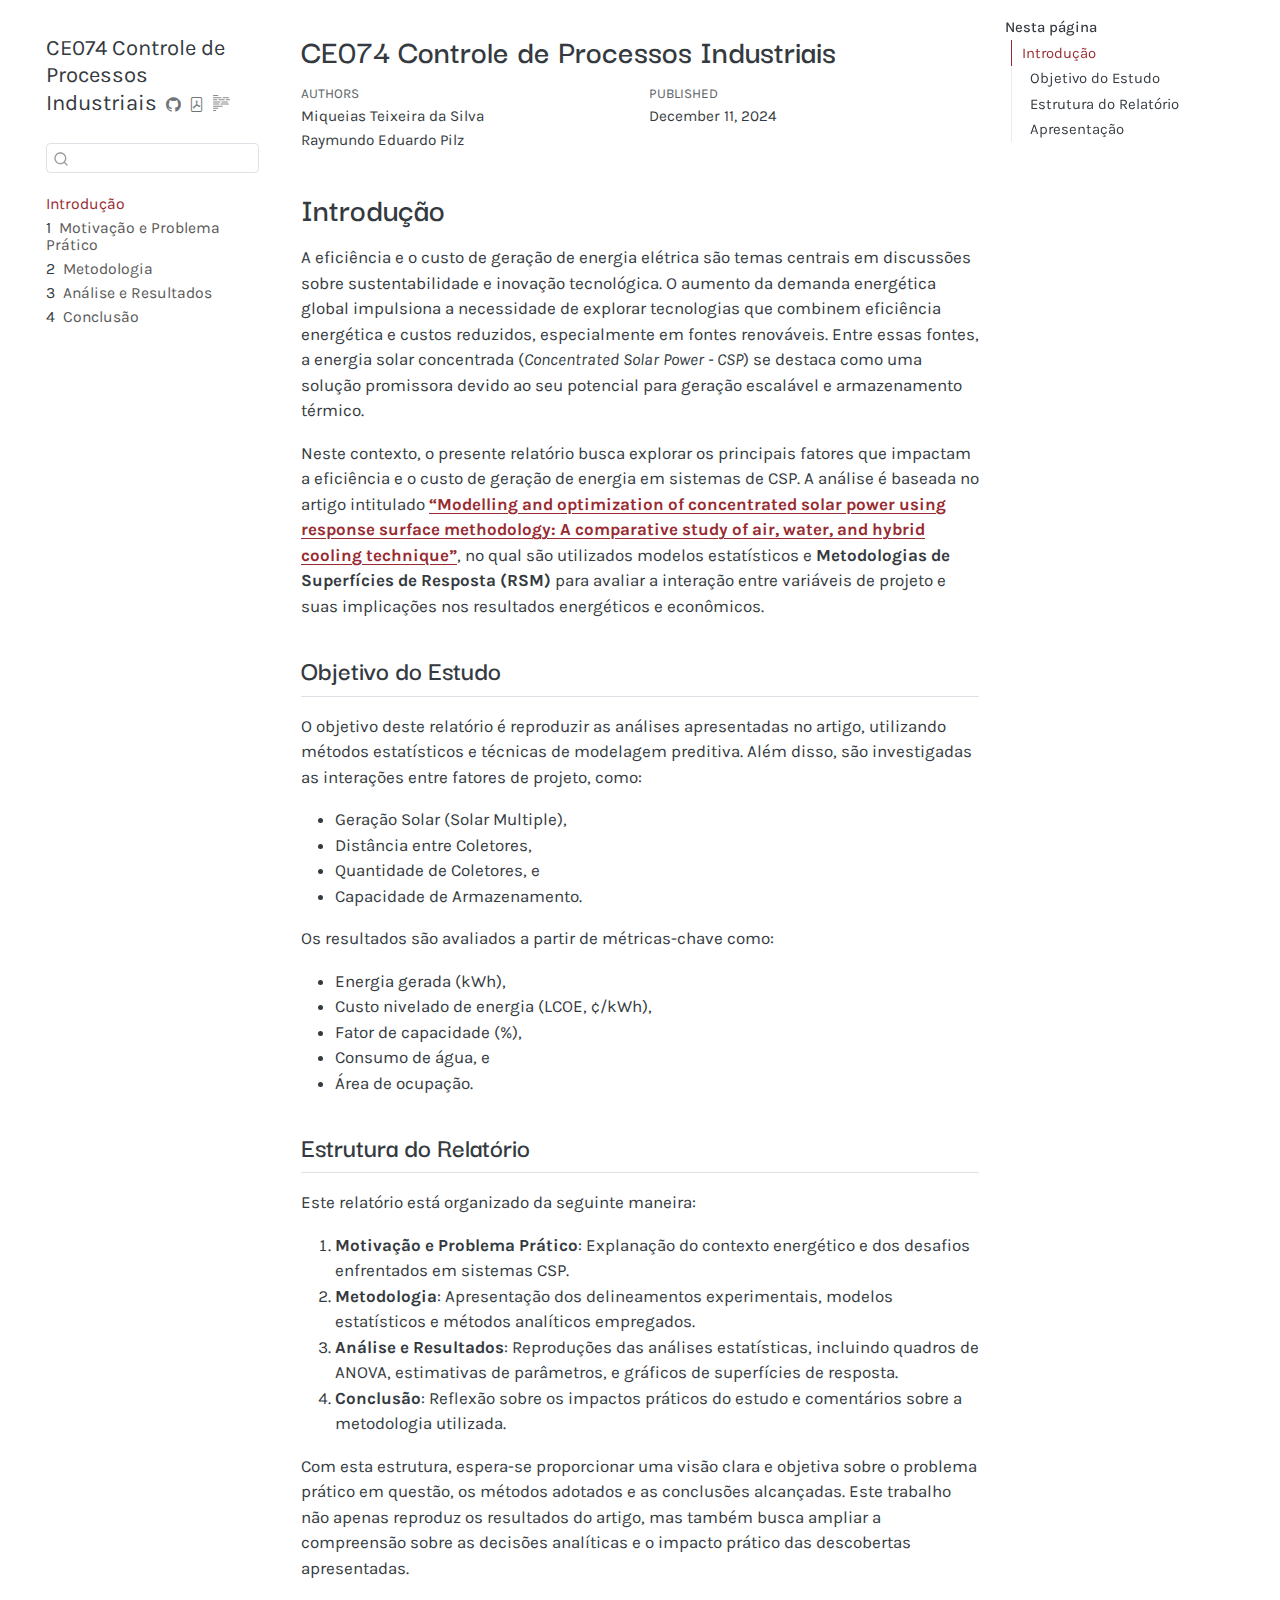
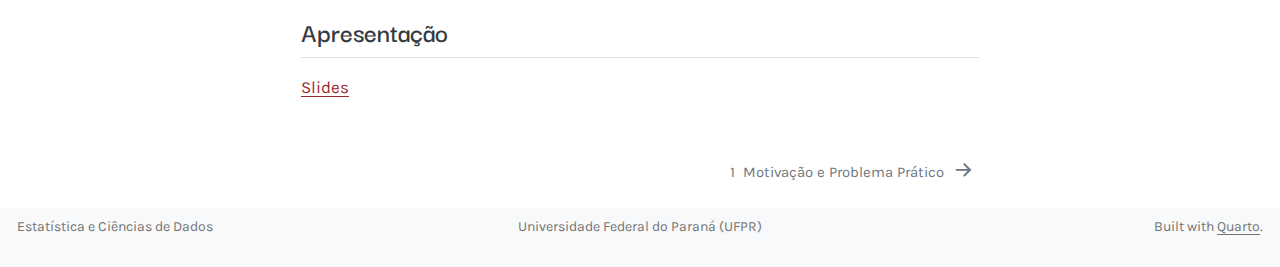
==== docs/index.html @ ce1812f7 "#update-2024.12.11_resolvendo-renderização-pt2" ====
<!DOCTYPE html>
<html xmlns="http://www.w3.org/1999/xhtml" lang="en" xml:lang="en"><head>

<meta charset="utf-8">
<meta name="generator" content="quarto-1.6.39">

<meta name="viewport" content="width=device-width, initial-scale=1.0, user-scalable=yes">

<meta name="author" content="Miqueias Teixeira da Silva">
<meta name="author" content="Raymundo Eduardo Pilz">
<meta name="dcterms.date" content="2024-12-11">

<title>CE074 Controle de Processos Industriais</title>
<style>
code{white-space: pre-wrap;}
span.smallcaps{font-variant: small-caps;}
div.columns{display: flex; gap: min(4vw, 1.5em);}
div.column{flex: auto; overflow-x: auto;}
div.hanging-indent{margin-left: 1.5em; text-indent: -1.5em;}
ul.task-list{list-style: none;}
ul.task-list li input[type="checkbox"] {
  width: 0.8em;
  margin: 0 0.8em 0.2em -1em; /* quarto-specific, see https://github.com/quarto-dev/quarto-cli/issues/4556 */ 
  vertical-align: middle;
}
</style>


<script src="site_libs/quarto-nav/quarto-nav.js"></script>
<script src="site_libs/quarto-nav/headroom.min.js"></script>
<script src="site_libs/clipboard/clipboard.min.js"></script>
<script src="site_libs/quarto-search/autocomplete.umd.js"></script>
<script src="site_libs/quarto-search/fuse.min.js"></script>
<script src="site_libs/quarto-search/quarto-search.js"></script>
<meta name="quarto:offset" content="./">
<link href="./content/1.motivation.html" rel="next">
<link href="./images/logo.jpeg" rel="icon" type="image/jpeg">
<script src="site_libs/quarto-html/quarto.js"></script>
<script src="site_libs/quarto-html/popper.min.js"></script>
<script src="site_libs/quarto-html/tippy.umd.min.js"></script>
<script src="site_libs/quarto-html/anchor.min.js"></script>
<link href="site_libs/quarto-html/tippy.css" rel="stylesheet">
<link href="site_libs/quarto-html/quarto-syntax-highlighting-ff9192afc05e137288b20e4a6f267c29.css" rel="stylesheet" id="quarto-text-highlighting-styles">
<script src="site_libs/bootstrap/bootstrap.min.js"></script>
<link href="site_libs/bootstrap/bootstrap-icons.css" rel="stylesheet">
<link href="site_libs/bootstrap/bootstrap-ac71c73cbaa189950f9f06d180824138.min.css" rel="stylesheet" append-hash="true" id="quarto-bootstrap" data-mode="light">
<script id="quarto-search-options" type="application/json">{
  "location": "sidebar",
  "copy-button": false,
  "collapse-after": 3,
  "panel-placement": "start",
  "type": "textbox",
  "limit": 50,
  "keyboard-shortcut": [
    "f",
    "/",
    "s"
  ],
  "show-item-context": false,
  "language": {
    "search-no-results-text": "No results",
    "search-matching-documents-text": "matching documents",
    "search-copy-link-title": "Copy link to search",
    "search-hide-matches-text": "Hide additional matches",
    "search-more-match-text": "more match in this document",
    "search-more-matches-text": "more matches in this document",
    "search-clear-button-title": "Clear",
    "search-text-placeholder": "",
    "search-detached-cancel-button-title": "Cancel",
    "search-submit-button-title": "Submit",
    "search-label": "Search"
  }
}</script>
<style>html{ scroll-behavior: smooth; }</style>


</head>

<body class="nav-sidebar floating">

<div id="quarto-search-results"></div>
  <header id="quarto-header" class="headroom fixed-top">
  <nav class="quarto-secondary-nav">
    <div class="container-fluid d-flex">
      <button type="button" class="quarto-btn-toggle btn" data-bs-toggle="collapse" role="button" data-bs-target=".quarto-sidebar-collapse-item" aria-controls="quarto-sidebar" aria-expanded="false" aria-label="Toggle sidebar navigation" onclick="if (window.quartoToggleHeadroom) { window.quartoToggleHeadroom(); }">
        <i class="bi bi-layout-text-sidebar-reverse"></i>
      </button>
        <nav class="quarto-page-breadcrumbs" aria-label="breadcrumb"><ol class="breadcrumb"><li class="breadcrumb-item"><a href="./index.html">Introdução</a></li></ol></nav>
        <a class="flex-grow-1" role="navigation" data-bs-toggle="collapse" data-bs-target=".quarto-sidebar-collapse-item" aria-controls="quarto-sidebar" aria-expanded="false" aria-label="Toggle sidebar navigation" onclick="if (window.quartoToggleHeadroom) { window.quartoToggleHeadroom(); }">      
        </a>
      <button type="button" class="btn quarto-search-button" aria-label="Search" onclick="window.quartoOpenSearch();">
        <i class="bi bi-search"></i>
      </button>
    </div>
  </nav>
</header>
<!-- content -->
<div id="quarto-content" class="quarto-container page-columns page-rows-contents page-layout-article">
<!-- sidebar -->
  <nav id="quarto-sidebar" class="sidebar collapse collapse-horizontal quarto-sidebar-collapse-item sidebar-navigation floating overflow-auto">
    <div class="pt-lg-2 mt-2 text-left sidebar-header">
    <div class="sidebar-title mb-0 py-0">
      <a href="./">CE074 Controle de Processos Industriais</a> 
        <div class="sidebar-tools-main tools-wide">
    <a href="https://github.com/raymz1990/CE074-RSMOptimizationProject" title="Source Code" class="quarto-navigation-tool px-1" aria-label="Source Code"><i class="bi bi-github"></i></a>
    <a href="./CE074-Controle-de-Processos-Industriais.pdf" title="Download PDF" class="quarto-navigation-tool px-1" aria-label="Download PDF"><i class="bi bi-file-pdf"></i></a>
  <a href="" class="quarto-reader-toggle quarto-navigation-tool px-1" onclick="window.quartoToggleReader(); return false;" title="Toggle reader mode">
  <div class="quarto-reader-toggle-btn">
  <i class="bi"></i>
  </div>
</a>
</div>
    </div>
      </div>
        <div class="mt-2 flex-shrink-0 align-items-center">
        <div class="sidebar-search">
        <div id="quarto-search" class="" title="Search"></div>
        </div>
        </div>
    <div class="sidebar-menu-container"> 
    <ul class="list-unstyled mt-1">
        <li class="sidebar-item">
  <div class="sidebar-item-container"> 
  <a href="./index.html" class="sidebar-item-text sidebar-link active">
 <span class="menu-text">Introdução</span></a>
  </div>
</li>
        <li class="sidebar-item">
  <div class="sidebar-item-container"> 
  <a href="./content/1.motivation.html" class="sidebar-item-text sidebar-link">
 <span class="menu-text"><span class="chapter-number">1</span>&nbsp; <span class="chapter-title">Motivação e Problema Prático</span></span></a>
  </div>
</li>
        <li class="sidebar-item">
  <div class="sidebar-item-container"> 
  <a href="./content/2.methodology.html" class="sidebar-item-text sidebar-link">
 <span class="menu-text"><span class="chapter-number">2</span>&nbsp; <span class="chapter-title">Metodologia</span></span></a>
  </div>
</li>
        <li class="sidebar-item">
  <div class="sidebar-item-container"> 
  <a href="./content/3.analysis.html" class="sidebar-item-text sidebar-link">
 <span class="menu-text"><span class="chapter-number">3</span>&nbsp; <span class="chapter-title">Análise e Resultados</span></span></a>
  </div>
</li>
        <li class="sidebar-item">
  <div class="sidebar-item-container"> 
  <a href="./content/4.conclusion.html" class="sidebar-item-text sidebar-link">
 <span class="menu-text"><span class="chapter-number">4</span>&nbsp; <span class="chapter-title">Conclusão</span></span></a>
  </div>
</li>
    </ul>
    </div>
</nav>
<div id="quarto-sidebar-glass" class="quarto-sidebar-collapse-item" data-bs-toggle="collapse" data-bs-target=".quarto-sidebar-collapse-item"></div>
<!-- margin-sidebar -->
    <div id="quarto-margin-sidebar" class="sidebar margin-sidebar">
        <nav id="TOC" role="doc-toc" class="toc-active">
    <h2 id="toc-title">Nesta página</h2>
   
  <ul>
  <li><a href="#introdução" id="toc-introdução" class="nav-link active" data-scroll-target="#introdução">Introdução</a>
  <ul class="collapse">
  <li><a href="#objetivo-do-estudo" id="toc-objetivo-do-estudo" class="nav-link" data-scroll-target="#objetivo-do-estudo">Objetivo do Estudo</a></li>
  <li><a href="#estrutura-do-relatório" id="toc-estrutura-do-relatório" class="nav-link" data-scroll-target="#estrutura-do-relatório">Estrutura do Relatório</a></li>
  <li><a href="#apresentação" id="toc-apresentação" class="nav-link" data-scroll-target="#apresentação">Apresentação</a></li>
  </ul></li>
  </ul>
</nav>
    </div>
<!-- main -->
<main class="content" id="quarto-document-content">

<header id="title-block-header" class="quarto-title-block default">
<div class="quarto-title">
<h1 class="title">CE074 Controle de Processos Industriais</h1>
</div>



<div class="quarto-title-meta">

    <div>
    <div class="quarto-title-meta-heading">Authors</div>
    <div class="quarto-title-meta-contents">
             <p>Miqueias Teixeira da Silva </p>
             <p>Raymundo Eduardo Pilz </p>
          </div>
  </div>
    
    <div>
    <div class="quarto-title-meta-heading">Published</div>
    <div class="quarto-title-meta-contents">
      <p class="date">December 11, 2024</p>
    </div>
  </div>
  
    
  </div>
  


</header>


<section id="introdução" class="level1 unnumbered">
<h1 class="unnumbered">Introdução</h1>
<p>A eficiência e o custo de geração de energia elétrica são temas centrais em discussões sobre sustentabilidade e inovação tecnológica. O aumento da demanda energética global impulsiona a necessidade de explorar tecnologias que combinem eficiência energética e custos reduzidos, especialmente em fontes renováveis. Entre essas fontes, a energia solar concentrada (<em>Concentrated Solar Power - CSP</em>) se destaca como uma solução promissora devido ao seu potencial para geração escalável e armazenamento térmico.</p>
<p>Neste contexto, o presente relatório busca explorar os principais fatores que impactam a eficiência e o custo de geração de energia em sistemas de CSP. A análise é baseada no artigo intitulado <a href="[https://doi.org/10.1016/j.enconman.2024.118915"><strong>“Modelling and optimization of concentrated solar power using response surface methodology: A comparative study of air, water, and hybrid cooling technique”</strong></a>, no qual são utilizados modelos estatísticos e <strong>Metodologias de Superfícies de Resposta (RSM)</strong> para avaliar a interação entre variáveis de projeto e suas implicações nos resultados energéticos e econômicos.</p>
<section id="objetivo-do-estudo" class="level2">
<h2 class="anchored" data-anchor-id="objetivo-do-estudo">Objetivo do Estudo</h2>
<p>O objetivo deste relatório é reproduzir as análises apresentadas no artigo, utilizando métodos estatísticos e técnicas de modelagem preditiva. Além disso, são investigadas as interações entre fatores de projeto, como:</p>
<ul>
<li>Geração Solar (Solar Multiple),</li>
<li>Distância entre Coletores,</li>
<li>Quantidade de Coletores, e</li>
<li>Capacidade de Armazenamento.</li>
</ul>
<p>Os resultados são avaliados a partir de métricas-chave como:</p>
<ul>
<li>Energia gerada (kWh),</li>
<li>Custo nivelado de energia (LCOE, ¢/kWh),</li>
<li>Fator de capacidade (%),</li>
<li>Consumo de água, e</li>
<li>Área de ocupação.</li>
</ul>
</section>
<section id="estrutura-do-relatório" class="level2">
<h2 class="anchored" data-anchor-id="estrutura-do-relatório">Estrutura do Relatório</h2>
<p>Este relatório está organizado da seguinte maneira:</p>
<ol type="1">
<li><strong>Motivação e Problema Prático</strong>: Explanação do contexto energético e dos desafios enfrentados em sistemas CSP.</li>
<li><strong>Metodologia</strong>: Apresentação dos delineamentos experimentais, modelos estatísticos e métodos analíticos empregados.</li>
<li><strong>Análise e Resultados</strong>: Reproduções das análises estatísticas, incluindo quadros de ANOVA, estimativas de parâmetros, e gráficos de superfícies de resposta.</li>
<li><strong>Conclusão</strong>: Reflexão sobre os impactos práticos do estudo e comentários sobre a metodologia utilizada.</li>
</ol>
<p>Com esta estrutura, espera-se proporcionar uma visão clara e objetiva sobre o problema prático em questão, os métodos adotados e as conclusões alcançadas. Este trabalho não apenas reproduz os resultados do artigo, mas também busca ampliar a compreensão sobre as decisões analíticas e o impacto prático das descobertas apresentadas.</p>
</section>
<section id="apresentação" class="level2">
<h2 class="anchored" data-anchor-id="apresentação">Apresentação</h2>
<p><a href="./slides/slides.html">Slides</a></p>


</section>
</section>

</main> <!-- /main -->
<script id="quarto-html-after-body" type="application/javascript">
window.document.addEventListener("DOMContentLoaded", function (event) {
  const toggleBodyColorMode = (bsSheetEl) => {
    const mode = bsSheetEl.getAttribute("data-mode");
    const bodyEl = window.document.querySelector("body");
    if (mode === "dark") {
      bodyEl.classList.add("quarto-dark");
      bodyEl.classList.remove("quarto-light");
    } else {
      bodyEl.classList.add("quarto-light");
      bodyEl.classList.remove("quarto-dark");
    }
  }
  const toggleBodyColorPrimary = () => {
    const bsSheetEl = window.document.querySelector("link#quarto-bootstrap");
    if (bsSheetEl) {
      toggleBodyColorMode(bsSheetEl);
    }
  }
  toggleBodyColorPrimary();  
  const icon = "";
  const anchorJS = new window.AnchorJS();
  anchorJS.options = {
    placement: 'right',
    icon: icon
  };
  anchorJS.add('.anchored');
  const isCodeAnnotation = (el) => {
    for (const clz of el.classList) {
      if (clz.startsWith('code-annotation-')) {                     
        return true;
      }
    }
    return false;
  }
  const onCopySuccess = function(e) {
    // button target
    const button = e.trigger;
    // don't keep focus
    button.blur();
    // flash "checked"
    button.classList.add('code-copy-button-checked');
    var currentTitle = button.getAttribute("title");
    button.setAttribute("title", "Copied!");
    let tooltip;
    if (window.bootstrap) {
      button.setAttribute("data-bs-toggle", "tooltip");
      button.setAttribute("data-bs-placement", "left");
      button.setAttribute("data-bs-title", "Copied!");
      tooltip = new bootstrap.Tooltip(button, 
        { trigger: "manual", 
          customClass: "code-copy-button-tooltip",
          offset: [0, -8]});
      tooltip.show();    
    }
    setTimeout(function() {
      if (tooltip) {
        tooltip.hide();
        button.removeAttribute("data-bs-title");
        button.removeAttribute("data-bs-toggle");
        button.removeAttribute("data-bs-placement");
      }
      button.setAttribute("title", currentTitle);
      button.classList.remove('code-copy-button-checked');
    }, 1000);
    // clear code selection
    e.clearSelection();
  }
  const getTextToCopy = function(trigger) {
      const codeEl = trigger.previousElementSibling.cloneNode(true);
      for (const childEl of codeEl.children) {
        if (isCodeAnnotation(childEl)) {
          childEl.remove();
        }
      }
      return codeEl.innerText;
  }
  const clipboard = new window.ClipboardJS('.code-copy-button:not([data-in-quarto-modal])', {
    text: getTextToCopy
  });
  clipboard.on('success', onCopySuccess);
  if (window.document.getElementById('quarto-embedded-source-code-modal')) {
    const clipboardModal = new window.ClipboardJS('.code-copy-button[data-in-quarto-modal]', {
      text: getTextToCopy,
      container: window.document.getElementById('quarto-embedded-source-code-modal')
    });
    clipboardModal.on('success', onCopySuccess);
  }
    var localhostRegex = new RegExp(/^(?:http|https):\/\/localhost\:?[0-9]*\//);
    var mailtoRegex = new RegExp(/^mailto:/);
      var filterRegex = new RegExp('/' + window.location.host + '/');
    var isInternal = (href) => {
        return filterRegex.test(href) || localhostRegex.test(href) || mailtoRegex.test(href);
    }
    // Inspect non-navigation links and adorn them if external
 	var links = window.document.querySelectorAll('a[href]:not(.nav-link):not(.navbar-brand):not(.toc-action):not(.sidebar-link):not(.sidebar-item-toggle):not(.pagination-link):not(.no-external):not([aria-hidden]):not(.dropdown-item):not(.quarto-navigation-tool):not(.about-link)');
    for (var i=0; i<links.length; i++) {
      const link = links[i];
      if (!isInternal(link.href)) {
        // undo the damage that might have been done by quarto-nav.js in the case of
        // links that we want to consider external
        if (link.dataset.originalHref !== undefined) {
          link.href = link.dataset.originalHref;
        }
      }
    }
  function tippyHover(el, contentFn, onTriggerFn, onUntriggerFn) {
    const config = {
      allowHTML: true,
      maxWidth: 500,
      delay: 100,
      arrow: false,
      appendTo: function(el) {
          return el.parentElement;
      },
      interactive: true,
      interactiveBorder: 10,
      theme: 'quarto',
      placement: 'bottom-start',
    };
    if (contentFn) {
      config.content = contentFn;
    }
    if (onTriggerFn) {
      config.onTrigger = onTriggerFn;
    }
    if (onUntriggerFn) {
      config.onUntrigger = onUntriggerFn;
    }
    window.tippy(el, config); 
  }
  const noterefs = window.document.querySelectorAll('a[role="doc-noteref"]');
  for (var i=0; i<noterefs.length; i++) {
    const ref = noterefs[i];
    tippyHover(ref, function() {
      // use id or data attribute instead here
      let href = ref.getAttribute('data-footnote-href') || ref.getAttribute('href');
      try { href = new URL(href).hash; } catch {}
      const id = href.replace(/^#\/?/, "");
      const note = window.document.getElementById(id);
      if (note) {
        return note.innerHTML;
      } else {
        return "";
      }
    });
  }
  const xrefs = window.document.querySelectorAll('a.quarto-xref');
  const processXRef = (id, note) => {
    // Strip column container classes
    const stripColumnClz = (el) => {
      el.classList.remove("page-full", "page-columns");
      if (el.children) {
        for (const child of el.children) {
          stripColumnClz(child);
        }
      }
    }
    stripColumnClz(note)
    if (id === null || id.startsWith('sec-')) {
      // Special case sections, only their first couple elements
      const container = document.createElement("div");
      if (note.children && note.children.length > 2) {
        container.appendChild(note.children[0].cloneNode(true));
        for (let i = 1; i < note.children.length; i++) {
          const child = note.children[i];
          if (child.tagName === "P" && child.innerText === "") {
            continue;
          } else {
            container.appendChild(child.cloneNode(true));
            break;
          }
        }
        if (window.Quarto?.typesetMath) {
          window.Quarto.typesetMath(container);
        }
        return container.innerHTML
      } else {
        if (window.Quarto?.typesetMath) {
          window.Quarto.typesetMath(note);
        }
        return note.innerHTML;
      }
    } else {
      // Remove any anchor links if they are present
      const anchorLink = note.querySelector('a.anchorjs-link');
      if (anchorLink) {
        anchorLink.remove();
      }
      if (window.Quarto?.typesetMath) {
        window.Quarto.typesetMath(note);
      }
      if (note.classList.contains("callout")) {
        return note.outerHTML;
      } else {
        return note.innerHTML;
      }
    }
  }
  for (var i=0; i<xrefs.length; i++) {
    const xref = xrefs[i];
    tippyHover(xref, undefined, function(instance) {
      instance.disable();
      let url = xref.getAttribute('href');
      let hash = undefined; 
      if (url.startsWith('#')) {
        hash = url;
      } else {
        try { hash = new URL(url).hash; } catch {}
      }
      if (hash) {
        const id = hash.replace(/^#\/?/, "");
        const note = window.document.getElementById(id);
        if (note !== null) {
          try {
            const html = processXRef(id, note.cloneNode(true));
            instance.setContent(html);
          } finally {
            instance.enable();
            instance.show();
          }
        } else {
          // See if we can fetch this
          fetch(url.split('#')[0])
          .then(res => res.text())
          .then(html => {
            const parser = new DOMParser();
            const htmlDoc = parser.parseFromString(html, "text/html");
            const note = htmlDoc.getElementById(id);
            if (note !== null) {
              const html = processXRef(id, note);
              instance.setContent(html);
            } 
          }).finally(() => {
            instance.enable();
            instance.show();
          });
        }
      } else {
        // See if we can fetch a full url (with no hash to target)
        // This is a special case and we should probably do some content thinning / targeting
        fetch(url)
        .then(res => res.text())
        .then(html => {
          const parser = new DOMParser();
          const htmlDoc = parser.parseFromString(html, "text/html");
          const note = htmlDoc.querySelector('main.content');
          if (note !== null) {
            // This should only happen for chapter cross references
            // (since there is no id in the URL)
            // remove the first header
            if (note.children.length > 0 && note.children[0].tagName === "HEADER") {
              note.children[0].remove();
            }
            const html = processXRef(null, note);
            instance.setContent(html);
          } 
        }).finally(() => {
          instance.enable();
          instance.show();
        });
      }
    }, function(instance) {
    });
  }
      let selectedAnnoteEl;
      const selectorForAnnotation = ( cell, annotation) => {
        let cellAttr = 'data-code-cell="' + cell + '"';
        let lineAttr = 'data-code-annotation="' +  annotation + '"';
        const selector = 'span[' + cellAttr + '][' + lineAttr + ']';
        return selector;
      }
      const selectCodeLines = (annoteEl) => {
        const doc = window.document;
        const targetCell = annoteEl.getAttribute("data-target-cell");
        const targetAnnotation = annoteEl.getAttribute("data-target-annotation");
        const annoteSpan = window.document.querySelector(selectorForAnnotation(targetCell, targetAnnotation));
        const lines = annoteSpan.getAttribute("data-code-lines").split(",");
        const lineIds = lines.map((line) => {
          return targetCell + "-" + line;
        })
        let top = null;
        let height = null;
        let parent = null;
        if (lineIds.length > 0) {
            //compute the position of the single el (top and bottom and make a div)
            const el = window.document.getElementById(lineIds[0]);
            top = el.offsetTop;
            height = el.offsetHeight;
            parent = el.parentElement.parentElement;
          if (lineIds.length > 1) {
            const lastEl = window.document.getElementById(lineIds[lineIds.length - 1]);
            const bottom = lastEl.offsetTop + lastEl.offsetHeight;
            height = bottom - top;
          }
          if (top !== null && height !== null && parent !== null) {
            // cook up a div (if necessary) and position it 
            let div = window.document.getElementById("code-annotation-line-highlight");
            if (div === null) {
              div = window.document.createElement("div");
              div.setAttribute("id", "code-annotation-line-highlight");
              div.style.position = 'absolute';
              parent.appendChild(div);
            }
            div.style.top = top - 2 + "px";
            div.style.height = height + 4 + "px";
            div.style.left = 0;
            let gutterDiv = window.document.getElementById("code-annotation-line-highlight-gutter");
            if (gutterDiv === null) {
              gutterDiv = window.document.createElement("div");
              gutterDiv.setAttribute("id", "code-annotation-line-highlight-gutter");
              gutterDiv.style.position = 'absolute';
              const codeCell = window.document.getElementById(targetCell);
              const gutter = codeCell.querySelector('.code-annotation-gutter');
              gutter.appendChild(gutterDiv);
            }
            gutterDiv.style.top = top - 2 + "px";
            gutterDiv.style.height = height + 4 + "px";
          }
          selectedAnnoteEl = annoteEl;
        }
      };
      const unselectCodeLines = () => {
        const elementsIds = ["code-annotation-line-highlight", "code-annotation-line-highlight-gutter"];
        elementsIds.forEach((elId) => {
          const div = window.document.getElementById(elId);
          if (div) {
            div.remove();
          }
        });
        selectedAnnoteEl = undefined;
      };
        // Handle positioning of the toggle
    window.addEventListener(
      "resize",
      throttle(() => {
        elRect = undefined;
        if (selectedAnnoteEl) {
          selectCodeLines(selectedAnnoteEl);
        }
      }, 10)
    );
    function throttle(fn, ms) {
    let throttle = false;
    let timer;
      return (...args) => {
        if(!throttle) { // first call gets through
            fn.apply(this, args);
            throttle = true;
        } else { // all the others get throttled
            if(timer) clearTimeout(timer); // cancel #2
            timer = setTimeout(() => {
              fn.apply(this, args);
              timer = throttle = false;
            }, ms);
        }
      };
    }
      // Attach click handler to the DT
      const annoteDls = window.document.querySelectorAll('dt[data-target-cell]');
      for (const annoteDlNode of annoteDls) {
        annoteDlNode.addEventListener('click', (event) => {
          const clickedEl = event.target;
          if (clickedEl !== selectedAnnoteEl) {
            unselectCodeLines();
            const activeEl = window.document.querySelector('dt[data-target-cell].code-annotation-active');
            if (activeEl) {
              activeEl.classList.remove('code-annotation-active');
            }
            selectCodeLines(clickedEl);
            clickedEl.classList.add('code-annotation-active');
          } else {
            // Unselect the line
            unselectCodeLines();
            clickedEl.classList.remove('code-annotation-active');
          }
        });
      }
  const findCites = (el) => {
    const parentEl = el.parentElement;
    if (parentEl) {
      const cites = parentEl.dataset.cites;
      if (cites) {
        return {
          el,
          cites: cites.split(' ')
        };
      } else {
        return findCites(el.parentElement)
      }
    } else {
      return undefined;
    }
  };
  var bibliorefs = window.document.querySelectorAll('a[role="doc-biblioref"]');
  for (var i=0; i<bibliorefs.length; i++) {
    const ref = bibliorefs[i];
    const citeInfo = findCites(ref);
    if (citeInfo) {
      tippyHover(citeInfo.el, function() {
        var popup = window.document.createElement('div');
        citeInfo.cites.forEach(function(cite) {
          var citeDiv = window.document.createElement('div');
          citeDiv.classList.add('hanging-indent');
          citeDiv.classList.add('csl-entry');
          var biblioDiv = window.document.getElementById('ref-' + cite);
          if (biblioDiv) {
            citeDiv.innerHTML = biblioDiv.innerHTML;
          }
          popup.appendChild(citeDiv);
        });
        return popup.innerHTML;
      });
    }
  }
});
</script>
<nav class="page-navigation">
  <div class="nav-page nav-page-previous">
  </div>
  <div class="nav-page nav-page-next">
      <a href="./content/1.motivation.html" class="pagination-link" aria-label="Motivação e Problema Prático">
        <span class="nav-page-text"><span class="chapter-number">1</span>&nbsp; <span class="chapter-title">Motivação e Problema Prático</span></span> <i class="bi bi-arrow-right-short"></i>
      </a>
  </div>
</nav>
</div> <!-- /content -->
<footer class="footer">
  <div class="nav-footer">
    <div class="nav-footer-left">
<p>Estatística e Ciências de Dados</p>
</div>   
    <div class="nav-footer-center">
<p>Universidade Federal do Paraná (UFPR)</p>
</div>
    <div class="nav-footer-right">
<p>Built with <a href="https://quarto.org/">Quarto</a>.</p>
</div>
  </div>
</footer>




<script src="site_libs/quarto-html/zenscroll-min.js"></script>
</body></html>
---- docs/site_libs/quarto-html/tippy.css ----
.tippy-box[data-animation=fade][data-state=hidden]{opacity:0}[data-tippy-root]{max-width:calc(100vw - 10px)}.tippy-box{position:relative;background-color:#333;color:#fff;border-radius:4px;font-size:14px;line-height:1.4;white-space:normal;outline:0;transition-property:transform,visibility,opacity}.tippy-box[data-placement^=top]>.tippy-arrow{bottom:0}.tippy-box[data-placement^=top]>.tippy-arrow:before{bottom:-7px;left:0;border-width:8px 8px 0;border-top-color:initial;transform-origin:center top}.tippy-box[data-placement^=bottom]>.tippy-arrow{top:0}.tippy-box[data-placement^=bottom]>.tippy-arrow:before{top:-7px;left:0;border-width:0 8px 8px;border-bottom-color:initial;transform-origin:center bottom}.tippy-box[data-placement^=left]>.tippy-arrow{right:0}.tippy-box[data-placement^=left]>.tippy-arrow:before{border-width:8px 0 8px 8px;border-left-color:initial;right:-7px;transform-origin:center left}.tippy-box[data-placement^=right]>.tippy-arrow{left:0}.tippy-box[data-placement^=right]>.tippy-arrow:before{left:-7px;border-width:8px 8px 8px 0;border-right-color:initial;transform-origin:center right}.tippy-box[data-inertia][data-state=visible]{transition-timing-function:cubic-bezier(.54,1.5,.38,1.11)}.tippy-arrow{width:16px;height:16px;color:#333}.tippy-arrow:before{content:"";position:absolute;border-color:transparent;border-style:solid}.tippy-content{position:relative;padding:5px 9px;z-index:1}
---- docs/site_libs/quarto-html/quarto-syntax-highlighting-ff9192afc05e137288b20e4a6f267c29.css ----
/* quarto syntax highlight colors */
:root {
  --quarto-hl-kw-color: #000000;
  --quarto-hl-fu-color: #644a9b;
  --quarto-hl-va-color: #0057ae;
  --quarto-hl-cf-color: #000000;
  --quarto-hl-op-color: #000000;
  --quarto-hl-bu-color: #644a9b;
  --quarto-hl-ex-color: #0095ff;
  --quarto-hl-pp-color: #006e28;
  --quarto-hl-at-color: #0057ae;
  --quarto-hl-ch-color: #924c9d;
  --quarto-hl-sc-color: #ff5500;
  --quarto-hl-st-color: #bf0303;
  --quarto-hl-vs-color: #bf0303;
  --quarto-hl-ss-color: #ff5500;
  --quarto-hl-im-color: #644a9b;
  --quarto-hl-dt-color: #0057ae;
  --quarto-hl-dv-color: #b08000;
  --quarto-hl-bn-color: #b08000;
  --quarto-hl-fl-color: #b08000;
  --quarto-hl-cn-color: #aa5500;
  --quarto-hl-co-color: #898887;
  --quarto-hl-do-color: #607880;
  --quarto-hl-an-color: #ca60ca;
  --quarto-hl-cv-color: #0095ff;
  --quarto-hl-re-color: #0057ae;
  --quarto-hl-in-color: #b08000;
  --quarto-hl-wa-color: #bf0303;
  --quarto-hl-al-color: #bf0303;
  --quarto-hl-er-color: #bf0303;
}

/* other quarto variables */
:root {
  --quarto-font-monospace: SFMono-Regular, Menlo, Monaco, Consolas, "Liberation Mono", "Courier New", monospace;
}

pre > code.sourceCode > span {
  color: #000000;
  font-style: inherit;
}

code span {
  color: #000000;
  font-style: inherit;
}

code.sourceCode > span {
  color: #000000;
  font-style: inherit;
}

div.sourceCode,
div.sourceCode pre.sourceCode {
  color: #000000;
  font-style: inherit;
}

code span.kw {
  color: #000000;
  font-weight: bold;
}

code span.fu {
  color: #644a9b;
}

code span.va {
  color: #0057ae;
}

code span.cf {
  color: #000000;
  font-weight: bold;
}

code span.op {
  color: #000000;
}

code span.bu {
  color: #644a9b;
}

code span.ex {
  color: #0095ff;
  font-weight: bold;
}

code span.pp {
  color: #006e28;
}

code span.at {
  color: #0057ae;
}

code span.ch {
  color: #924c9d;
}

code span.sc {
  color: #ff5500;
}

code span.st {
  color: #bf0303;
}

code span.vs {
  color: #bf0303;
}

code span.ss {
  color: #ff5500;
}

code span.im {
  color: #644a9b;
}

code span.dt {
  color: #0057ae;
}

code span.dv {
  color: #b08000;
}

code span.bn {
  color: #b08000;
}

code span.fl {
  color: #b08000;
}

code span.cn {
  color: #aa5500;
}

code span.co {
  color: #898887;
}

code span.do {
  color: #607880;
}

code span.an {
  color: #ca60ca;
}

code span.cv {
  color: #0095ff;
}

code span.re {
  color: #0057ae;
  background-color: #e0e9f8;
}

code span.in {
  color: #b08000;
}

code span.wa {
  color: #bf0303;
}

code span.al {
  color: #bf0303;
  background-color: #f7e6e6;
  font-weight: bold;
}

code span.er {
  color: #bf0303;
  text-decoration: underline;
}

.prevent-inlining {
  content: "</";
}

/*# sourceMappingURL=d7bd8968b54d63ae5459a817617a8c7c.css.map */
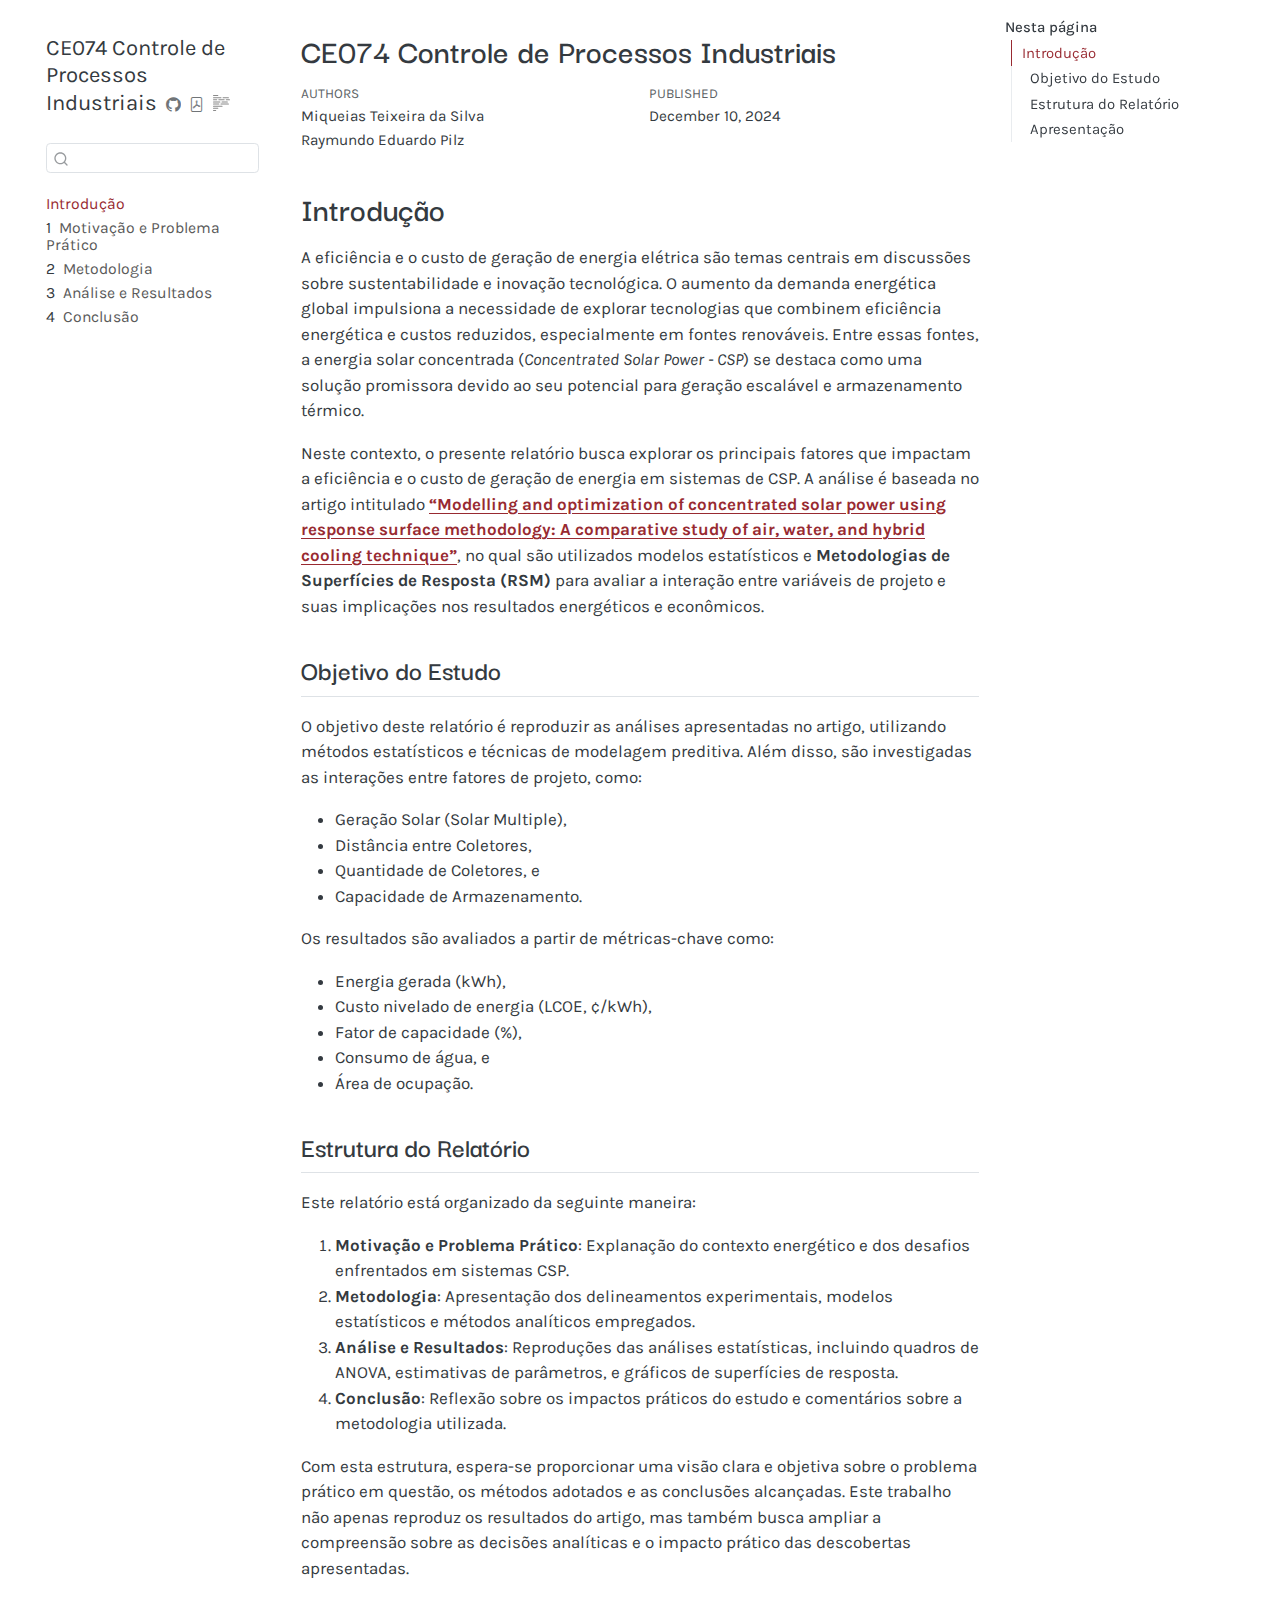
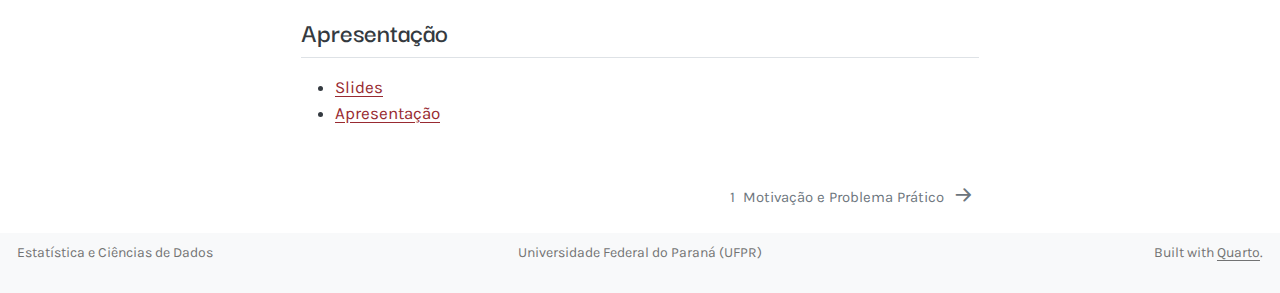
==== commit 2ad1ff4c: "#update-2024.12.12_correção-renderização" ====
--- a/docs/index.html
+++ b/docs/index.html
@@ -8,7 +8,7 @@
 
 <meta name="author" content="Miqueias Teixeira da Silva">
 <meta name="author" content="Raymundo Eduardo Pilz">
-<meta name="dcterms.date" content="2024-12-11">
+<meta name="dcterms.date" content="2024-12-10">
 
 <title>CE074 Controle de Processos Industriais</title>
 <style>
@@ -191,7 +191,7 @@
     <div>
     <div class="quarto-title-meta-heading">Published</div>
     <div class="quarto-title-meta-contents">
-      <p class="date">December 11, 2024</p>
+      <p class="date">December 10, 2024</p>
     </div>
   </div>
   
@@ -238,7 +238,10 @@
 </section>
 <section id="apresentação" class="level2">
 <h2 class="anchored" data-anchor-id="apresentação">Apresentação</h2>
-<p><a href="./slides/slides.html">Slides</a></p>
+<ul>
+<li><a href="./slides/slides.html">Slides</a></li>
+<li><a href="https://youtu.be/ipm_T2zBg7E">Apresentação</a></li>
+</ul>
 
 
 </section>
